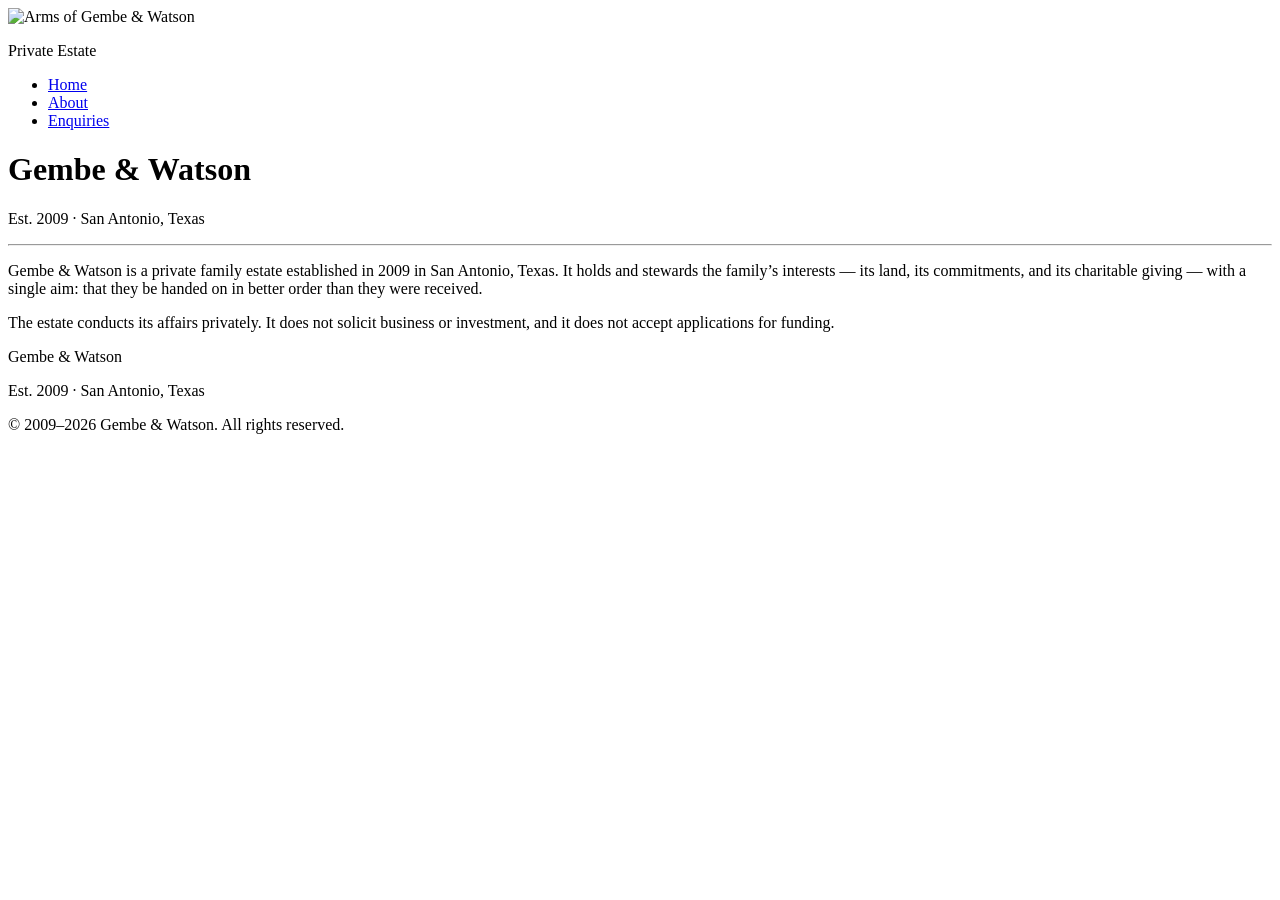
==== index.html @ 828548cc "Add initial HTML structure for Gembe & Watson site" ====
<!DOCTYPE html>
<html lang="en">
<head>
<meta charset="utf-8">
<meta name="viewport" content="width=device-width, initial-scale=1">
<title>Gembe &amp; Watson</title>
<meta name="description" content="Gembe & Watson is a private family estate established in 2009 in San Antonio, Texas.">
<link rel="canonical" href="https://gembeandwatson.com/">
<link rel="icon" type="image/png" href="/assets/favicon.png">
<link rel="apple-touch-icon" href="/icons/icon-192x192.png">
<link rel="manifest" href="/manifest.webmanifest">
<meta name="theme-color" content="#003153">
<link rel="preconnect" href="https://fonts.googleapis.com">
<link rel="preconnect" href="https://fonts.gstatic.com" crossorigin>
<link href="https://fonts.googleapis.com/css?family=Cinzel:400,700|Ovo&display=swap" rel="stylesheet">
<link rel="stylesheet" href="/assets/styles.css">
</head>
<body>
<header class="masthead">
  <img class="arms" src="/assets/logo.svg" alt="Arms of Gembe &amp; Watson" width="270" height="300">
  <p class="tagline">Private Estate</p>
  <nav class="nav" aria-label="Site">
    <ul>
      <li><a href="/" aria-current="page">Home</a></li>
      <li><a href="/about/">About</a></li>
      <li><a href="/contact/">Enquiries</a></li>
    </ul>
  </nav>
</header>
<main>
  <h1>Gembe &amp; Watson</h1>
  <p class="est">Est. 2009 &middot; San Antonio, Texas</p>
  <hr class="rule">
  <p class="lead">Gembe &amp; Watson is a private family estate established in 2009
  in San Antonio, Texas. It holds and stewards the family&rsquo;s interests
  &mdash; its land, its commitments, and its charitable giving &mdash; with a
  single aim: that they be handed on in better order than they were received.</p>
  <p>The estate conducts its affairs privately. It does not solicit business
  or investment, and it does not accept applications for funding.</p>
</main>
<footer>
  <p class="f-name">Gembe &amp; Watson</p>
  <p>Est. 2009 &middot; San Antonio, Texas</p>
  <p>&copy; 2009&ndash;<span id="yr">2026</span> Gembe &amp; Watson. All rights reserved.</p>
</footer>
<script>document.getElementById('yr').textContent = new Date().getFullYear();</script>
</body>
</html>
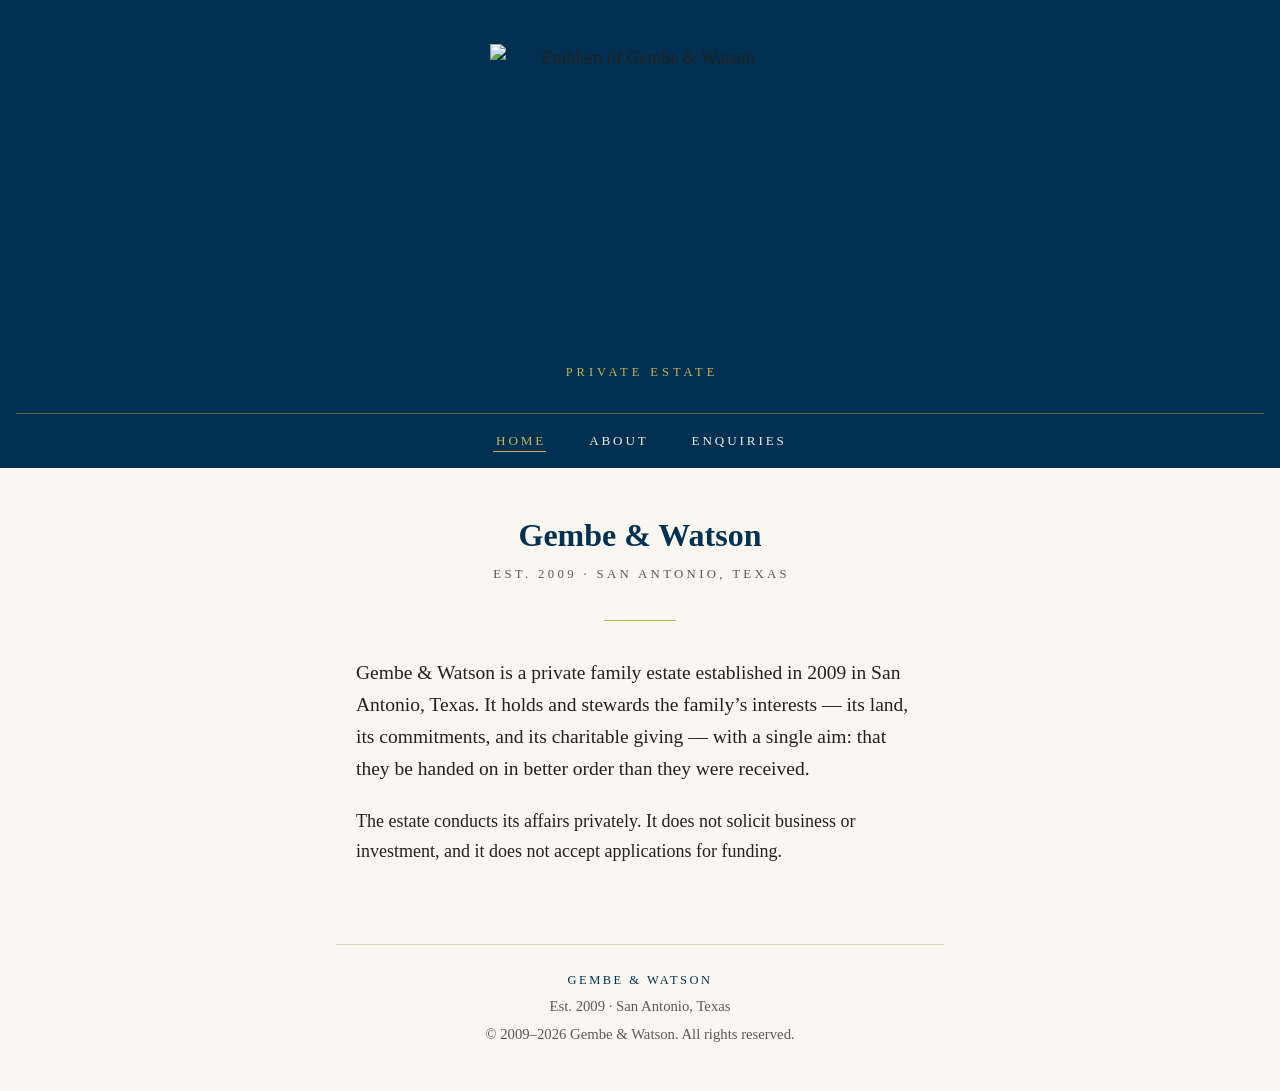
==== commit 901c3d08: "Replace pilfered Kedainiai shield with painted serpent emblem (red livery ring); snake-emoji favicon" ====
--- a/index.html
+++ b/index.html
@@ -6,6 +6,7 @@
 <title>Gembe &amp; Watson</title>
 <meta name="description" content="Gembe & Watson is a private family estate established in 2009 in San Antonio, Texas.">
 <link rel="canonical" href="https://gembeandwatson.com/">
+<link rel="icon" type="image/svg+xml" href="/assets/favicon.svg">
 <link rel="icon" type="image/png" href="/assets/favicon.png">
 <link rel="apple-touch-icon" href="/icons/icon-192x192.png">
 <link rel="manifest" href="/manifest.webmanifest">
@@ -17,7 +18,7 @@
 </head>
 <body>
 <header class="masthead">
-  <img class="arms" src="/assets/logo.svg" alt="Arms of Gembe &amp; Watson" width="270" height="300">
+  <img class="arms" src="/assets/emblem.webp" alt="Emblem of Gembe &amp; Watson" width="300" height="300">
   <p class="tagline">Private Estate</p>
   <nav class="nav" aria-label="Site">
     <ul>
--- a/assets/styles.css
+++ b/assets/styles.css
@@ -0,0 +1,127 @@
+/* Gembe & Watson — plain static site. No build step, no JavaScript required. */
+:root {
+  --blue: #003153;
+  --gold: #c5b358;
+  --paper: #faf7f0;
+  --ink: #21211e;
+  --muted: #5c5a52;
+}
+* { box-sizing: border-box; }
+html { -webkit-text-size-adjust: 100%; }
+body {
+  margin: 0;
+  background: var(--paper);
+  color: var(--ink);
+  font-family: "Ovo", Georgia, "Times New Roman", serif;
+  font-size: 1.125rem;
+  line-height: 1.65;
+}
+.masthead {
+  background: var(--blue);
+  text-align: center;
+  padding: 2.75rem 1rem 0;
+}
+.masthead .arms {
+  display: block;
+  margin: 0 auto;
+  width: 300px;
+  max-width: 72vw;
+  height: auto;
+}
+.masthead--small { padding-top: 1.75rem; }
+.masthead--small .arms { width: 190px; }
+.tagline {
+  color: var(--gold);
+  font-family: "Cinzel", "Ovo", Georgia, serif;
+  letter-spacing: 0.32em;
+  text-transform: uppercase;
+  font-size: 0.78rem;
+  margin: 1.1rem 0 0;
+  padding-left: 0.32em;
+}
+.nav {
+  margin-top: 1.9rem;
+  border-top: 1px solid rgba(197, 179, 88, 0.45);
+}
+.nav ul {
+  list-style: none;
+  margin: 0;
+  padding: 0.7rem 1rem 0.85rem;
+  display: flex;
+  justify-content: center;
+  gap: 2.5rem;
+  flex-wrap: wrap;
+}
+.nav a {
+  color: #f2ecdc;
+  text-decoration: none;
+  font-family: "Cinzel", "Ovo", Georgia, serif;
+  font-size: 0.82rem;
+  letter-spacing: 0.22em;
+  text-transform: uppercase;
+  padding-left: 0.22em;
+}
+.nav a:hover,
+.nav a:focus { color: var(--gold); }
+.nav a[aria-current="page"] {
+  color: var(--gold);
+  border-bottom: 1px solid var(--gold);
+  padding-bottom: 0.2rem;
+}
+main {
+  max-width: 38rem;
+  margin: 0 auto;
+  padding: 3rem 1.25rem 1rem;
+}
+h1 {
+  font-family: "Cinzel", "Ovo", Georgia, serif;
+  font-weight: 700;
+  color: var(--blue);
+  font-size: 2rem;
+  line-height: 1.2;
+  text-align: center;
+  margin: 0 0 0.6rem;
+}
+.est {
+  text-align: center;
+  color: var(--muted);
+  font-family: "Cinzel", "Ovo", Georgia, serif;
+  letter-spacing: 0.26em;
+  text-transform: uppercase;
+  font-size: 0.8rem;
+  margin: 0 0 2.2rem;
+  padding-left: 0.26em;
+}
+.rule {
+  border: 0;
+  border-top: 1px solid var(--gold);
+  width: 4.5rem;
+  margin: 0 auto 2.2rem;
+}
+p { margin: 0 0 1.35rem; }
+.lead { font-size: 1.22rem; }
+a { color: var(--blue); }
+a:hover, a:focus { color: #00507f; }
+footer {
+  max-width: 38rem;
+  margin: 2.5rem auto 0;
+  padding: 1.4rem 1.25rem 2.6rem;
+  border-top: 1px solid #ddd5c2;
+  text-align: center;
+  color: var(--muted);
+  font-size: 0.92rem;
+}
+footer p { margin: 0.2rem 0; }
+footer .f-name {
+  font-family: "Cinzel", "Ovo", Georgia, serif;
+  letter-spacing: 0.2em;
+  text-transform: uppercase;
+  font-size: 0.78rem;
+  color: var(--blue);
+}
+@media (max-width: 480px) {
+  body { font-size: 1.06rem; }
+  h1 { font-size: 1.65rem; }
+  .nav ul { gap: 1.5rem; }
+  main { padding-top: 2.2rem; }
+}
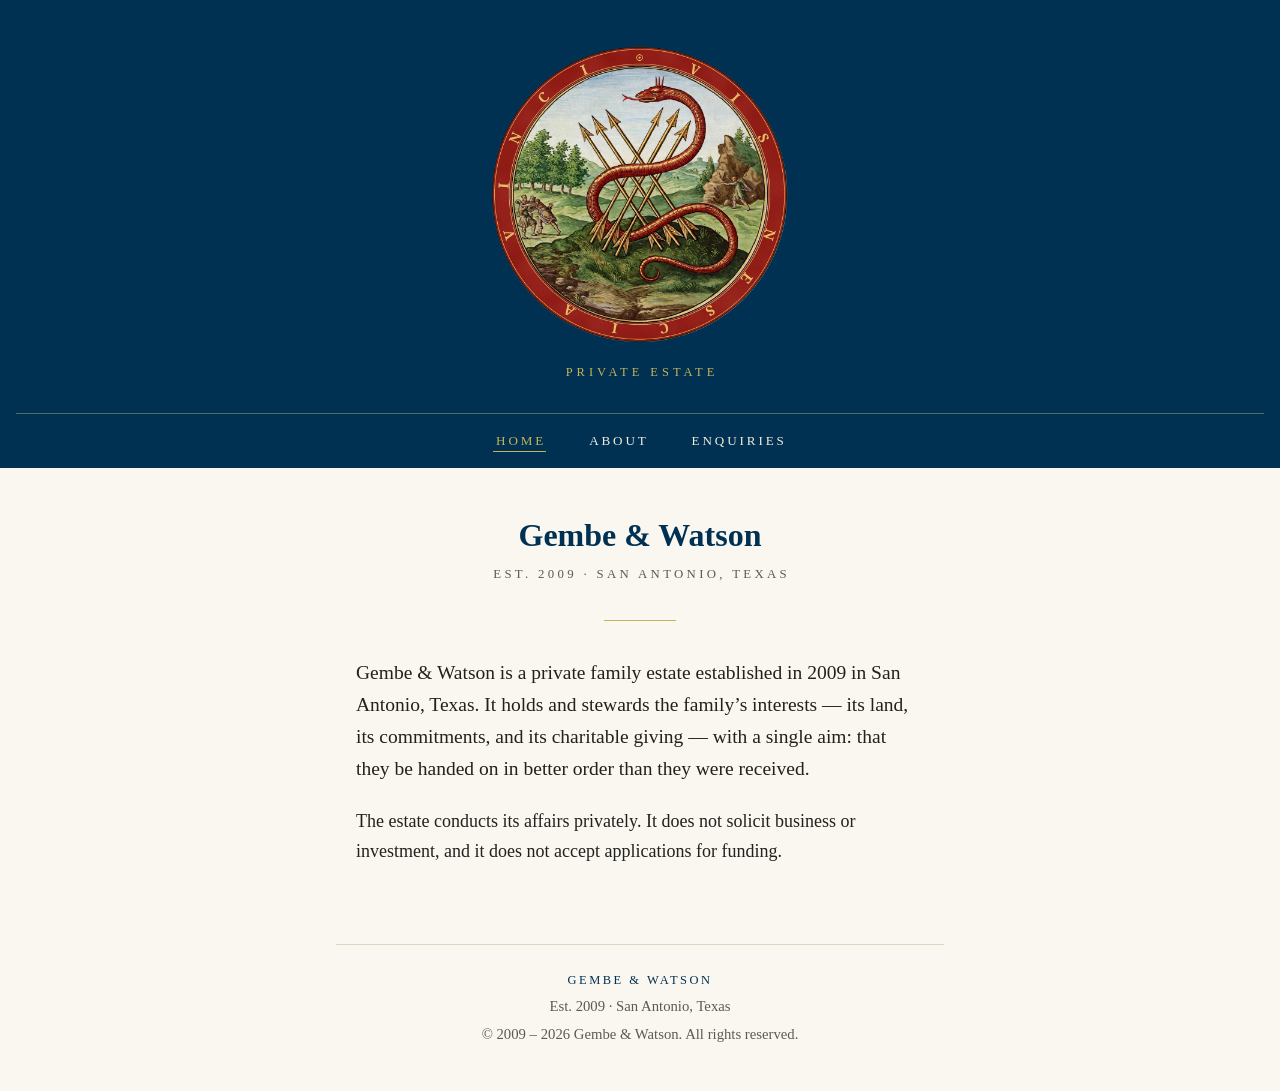
==== commit dfdc438f: "Add 'The Emblem' section to About; add Open Graph sharing tags with emblem image" ====
--- a/index.html
+++ b/index.html
@@ -4,13 +4,20 @@
 <meta charset="utf-8">
 <meta name="viewport" content="width=device-width, initial-scale=1">
 <title>Gembe &amp; Watson</title>
-<meta name="description" content="Gembe & Watson is a private family estate established in 2009 in San Antonio, Texas.">
+<meta name="description" content="Gembe &amp; Watson is a private family estate established in 2009 in San Antonio, Texas.">
 <link rel="canonical" href="https://gembeandwatson.com/">
 <link rel="icon" type="image/svg+xml" href="/assets/favicon.svg">
 <link rel="icon" type="image/png" href="/assets/favicon.png">
 <link rel="apple-touch-icon" href="/icons/icon-192x192.png">
 <link rel="manifest" href="/manifest.webmanifest">
 <meta name="theme-color" content="#003153">
+<meta property="og:type" content="website">
+<meta property="og:site_name" content="Gembe &amp; Watson">
+<meta property="og:title" content="Gembe &amp; Watson">
+<meta property="og:description" content="Gembe &amp; Watson is a private family estate established in 2009 in San Antonio, Texas.">
+<meta property="og:url" content="https://gembeandwatson.com/">
+<meta property="og:image" content="https://gembeandwatson.com/assets/emblem-og.jpg">
+<meta name="twitter:card" content="summary">
 <link rel="preconnect" href="https://fonts.googleapis.com">
 <link rel="preconnect" href="https://fonts.gstatic.com" crossorigin>
 <link href="https://fonts.googleapis.com/css?family=Cinzel:400,700|Ovo&display=swap" rel="stylesheet">
@@ -18,31 +25,31 @@
 </head>
 <body>
 <header class="masthead">
-  <img class="arms" src="/assets/emblem.webp" alt="Emblem of Gembe &amp; Watson" width="300" height="300">
-  <p class="tagline">Private Estate</p>
-  <nav class="nav" aria-label="Site">
-    <ul>
-      <li><a href="/" aria-current="page">Home</a></li>
-      <li><a href="/about/">About</a></li>
-      <li><a href="/contact/">Enquiries</a></li>
-    </ul>
-  </nav>
+<img class="arms" src="/assets/emblem.webp" alt="Emblem of Gembe &amp; Watson" width="300" height="300">
+<p class="tagline">Private Estate</p>
+<nav class="nav" aria-label="Site">
+<ul>
+<li><a href="/" aria-current="page">Home</a></li>
+<li><a href="/about/">About</a></li>
+<li><a href="/contact/">Enquiries</a></li>
+</ul>
+</nav>
 </header>
 <main>
-  <h1>Gembe &amp; Watson</h1>
-  <p class="est">Est. 2009 &middot; San Antonio, Texas</p>
-  <hr class="rule">
-  <p class="lead">Gembe &amp; Watson is a private family estate established in 2009
-  in San Antonio, Texas. It holds and stewards the family&rsquo;s interests
-  &mdash; its land, its commitments, and its charitable giving &mdash; with a
-  single aim: that they be handed on in better order than they were received.</p>
-  <p>The estate conducts its affairs privately. It does not solicit business
-  or investment, and it does not accept applications for funding.</p>
+<h1>Gembe &amp; Watson</h1>
+<p class="est">Est. 2009 &middot; San Antonio, Texas</p>
+<hr class="rule">
+<p class="lead">Gembe &amp; Watson is a private family estate established in 2009
+in San Antonio, Texas. It holds and stewards the family&rsquo;s interests
+&mdash; its land, its commitments, and its charitable giving &mdash; with a
+single aim: that they be handed on in better order than they were received.</p>
+<p>The estate conducts its affairs privately. It does not solicit business
+or investment, and it does not accept applications for funding.</p>
 </main>
 <footer>
-  <p class="f-name">Gembe &amp; Watson</p>
-  <p>Est. 2009 &middot; San Antonio, Texas</p>
-  <p>&copy; 2009&ndash;<span id="yr">2026</span> Gembe &amp; Watson. All rights reserved.</p>
+<p class="f-name">Gembe &amp; Watson</p>
+<p>Est. 2009 &middot; San Antonio, Texas</p>
+<p>&copy; 2009 &ndash; <span id="yr">2026</span> Gembe &amp; Watson. All rights reserved.</p>
 </footer>
 <script>document.getElementById('yr').textContent = new Date().getFullYear();</script>
 </body>
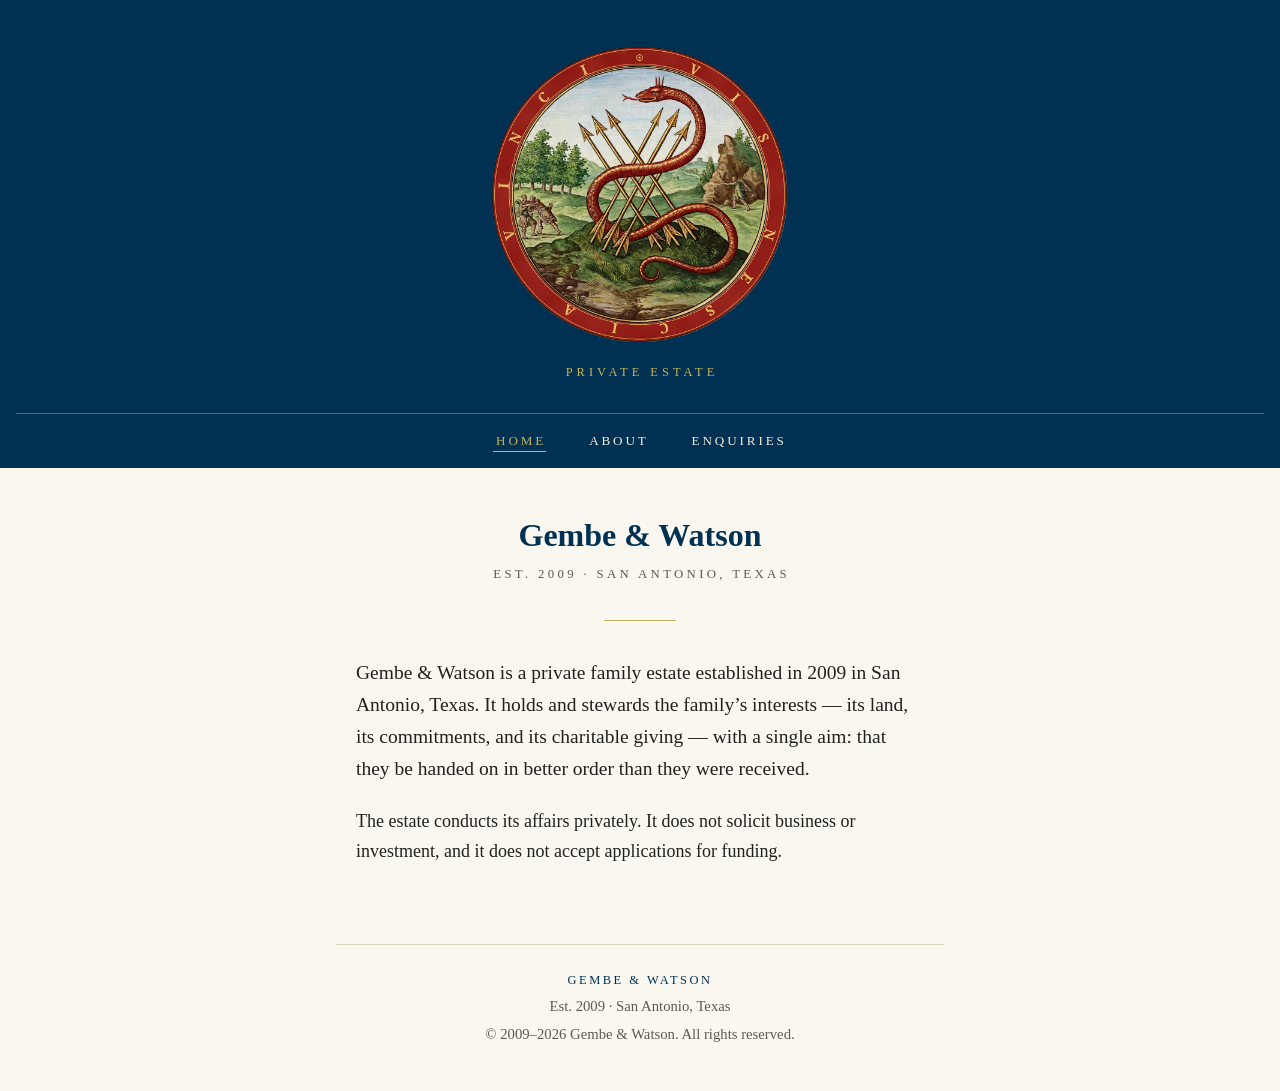
==== commit 578d79c2: "Add 'The Emblem' section to About; add Open Graph sharing tags with emblem image" ====
--- a/index.html
+++ b/index.html
@@ -4,7 +4,7 @@
 <meta charset="utf-8">
 <meta name="viewport" content="width=device-width, initial-scale=1">
 <title>Gembe &amp; Watson</title>
-<meta name="description" content="Gembe &amp; Watson is a private family estate established in 2009 in San Antonio, Texas.">
+<meta name="description" content="Gembe & Watson is a private family estate established in 2009 in San Antonio, Texas.">
 <link rel="canonical" href="https://gembeandwatson.com/">
 <link rel="icon" type="image/svg+xml" href="/assets/favicon.svg">
 <link rel="icon" type="image/png" href="/assets/favicon.png">
@@ -25,31 +25,31 @@
 </head>
 <body>
 <header class="masthead">
-<img class="arms" src="/assets/emblem.webp" alt="Emblem of Gembe &amp; Watson" width="300" height="300">
-<p class="tagline">Private Estate</p>
-<nav class="nav" aria-label="Site">
-<ul>
-<li><a href="/" aria-current="page">Home</a></li>
-<li><a href="/about/">About</a></li>
-<li><a href="/contact/">Enquiries</a></li>
-</ul>
-</nav>
+  <img class="arms" src="/assets/emblem.webp" alt="Emblem of Gembe &amp; Watson" width="300" height="300">
+  <p class="tagline">Private Estate</p>
+  <nav class="nav" aria-label="Site">
+    <ul>
+      <li><a href="/" aria-current="page">Home</a></li>
+      <li><a href="/about/">About</a></li>
+      <li><a href="/contact/">Enquiries</a></li>
+    </ul>
+  </nav>
 </header>
 <main>
-<h1>Gembe &amp; Watson</h1>
-<p class="est">Est. 2009 &middot; San Antonio, Texas</p>
-<hr class="rule">
-<p class="lead">Gembe &amp; Watson is a private family estate established in 2009
-in San Antonio, Texas. It holds and stewards the family&rsquo;s interests
-&mdash; its land, its commitments, and its charitable giving &mdash; with a
-single aim: that they be handed on in better order than they were received.</p>
-<p>The estate conducts its affairs privately. It does not solicit business
-or investment, and it does not accept applications for funding.</p>
+  <h1>Gembe &amp; Watson</h1>
+  <p class="est">Est. 2009 &middot; San Antonio, Texas</p>
+  <hr class="rule">
+  <p class="lead">Gembe &amp; Watson is a private family estate established in 2009
+  in San Antonio, Texas. It holds and stewards the family&rsquo;s interests
+  &mdash; its land, its commitments, and its charitable giving &mdash; with a
+  single aim: that they be handed on in better order than they were received.</p>
+  <p>The estate conducts its affairs privately. It does not solicit business
+  or investment, and it does not accept applications for funding.</p>
 </main>
 <footer>
-<p class="f-name">Gembe &amp; Watson</p>
-<p>Est. 2009 &middot; San Antonio, Texas</p>
-<p>&copy; 2009 &ndash; <span id="yr">2026</span> Gembe &amp; Watson. All rights reserved.</p>
+  <p class="f-name">Gembe &amp; Watson</p>
+  <p>Est. 2009 &middot; San Antonio, Texas</p>
+  <p>&copy; 2009&ndash;<span id="yr">2026</span> Gembe &amp; Watson. All rights reserved.</p>
 </footer>
 <script>document.getElementById('yr').textContent = new Date().getFullYear();</script>
 </body>
